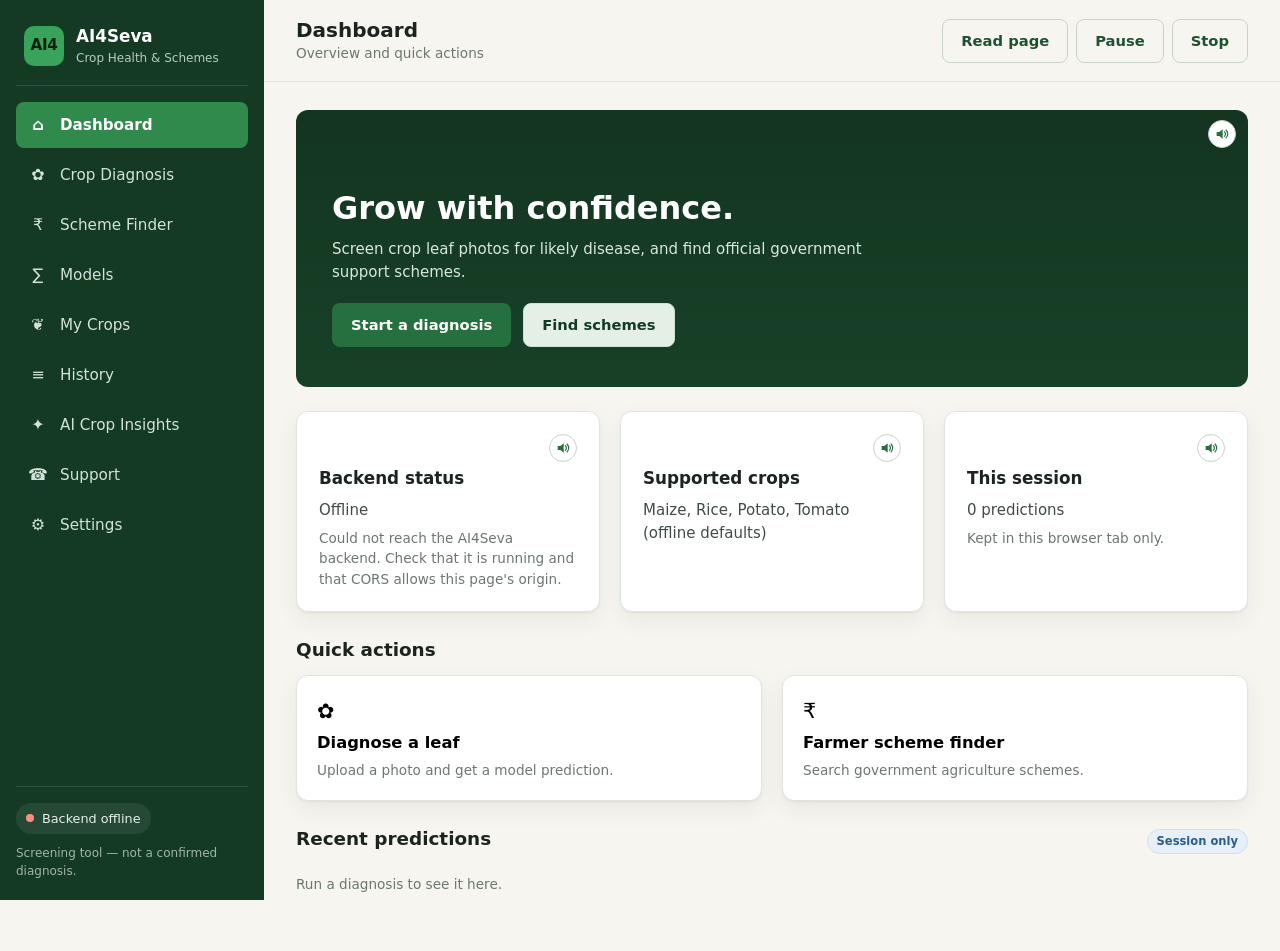
==== frontend_app/index.html @ a890ff06 "search finder work" ====
<!DOCTYPE html>
<html lang="en">
<head>
  <meta charset="UTF-8" />
  <meta name="viewport" content="width=device-width, initial-scale=1.0" />
  <title>AI4Seva — Crop Health &amp; Farmer Schemes</title>
  <meta name="description" content="AI4Seva frontend: crop leaf disease screening and farmer scheme finder." />
  <link rel="stylesheet" href="styles.css" />
</head>
<body>
  <a class="skip-link" href="#main-content">Skip to main content</a>

  <div class="app-shell" id="appShell">
    <aside class="sidebar" id="sidebar" aria-label="Primary navigation">
      <div class="sidebar__brand">
        <span class="brand__mark" aria-hidden="true">AI4</span>
        <span class="brand__text">
          <strong>AI4Seva</strong>
          <small>Crop Health &amp; Schemes</small>
        </span>
      </div>

      <nav class="sidebar__nav" aria-label="Sections">
        <button class="nav-item is-active" type="button" data-view="dashboard" aria-current="page">
          <span class="nav-item__icon" aria-hidden="true">⌂</span><span>Dashboard</span>
        </button>
        <button class="nav-item" type="button" data-view="diagnosis">
          <span class="nav-item__icon" aria-hidden="true">✿</span><span>Crop Diagnosis</span>
        </button>
        <button class="nav-item" type="button" data-view="schemes">
          <span class="nav-item__icon" aria-hidden="true">₹</span><span>Scheme Finder</span>
        </button>
        <button class="nav-item" type="button" data-view="models">
          <span class="nav-item__icon" aria-hidden="true">∑</span><span>Models</span>
        </button>
        <button class="nav-item" type="button" data-view="crops">
          <span class="nav-item__icon" aria-hidden="true">❦</span><span>My Crops</span>
        </button>
        <button class="nav-item" type="button" data-view="history">
          <span class="nav-item__icon" aria-hidden="true">≡</span><span>History</span>
        </button>
        <button class="nav-item" type="button" data-view="insights">
          <span class="nav-item__icon" aria-hidden="true">✦</span><span>AI Crop Insights</span>
        </button>
        <button class="nav-item" type="button" data-view="support">
          <span class="nav-item__icon" aria-hidden="true">☎</span><span>Support</span>
        </button>
        <button class="nav-item" type="button" data-view="settings">
          <span class="nav-item__icon" aria-hidden="true">⚙</span><span>Settings</span>
        </button>
      </nav>

      <div class="sidebar__footer">
        <div class="status-pill" id="healthPill" role="status" aria-live="polite">
          <span class="status-dot" aria-hidden="true"></span>
          <span class="status-text" id="healthText">Checking backend…</span>
        </div>
        <p class="sidebar__note">Screening tool — not a confirmed diagnosis.</p>
      </div>
    </aside>

    <div class="overlay" id="overlay" hidden></div>

    <div class="content">
      <header class="topbar">
        <button class="menu-btn" id="menuToggle" type="button" aria-controls="sidebar" aria-expanded="false" aria-label="Open navigation menu">
          <span aria-hidden="true">☰</span>
        </button>
        <div class="topbar__title">
          <h1 id="viewTitle">Dashboard</h1>
          <p id="viewSubtitle">Overview and quick actions</p>
        </div>
        <div class="topbar__voice">
          <span class="tts-status" id="ttsStatus" role="status" aria-live="polite" hidden></span>
          <button class="btn btn-ghost" id="readPageBtn" type="button" title="Read all visible content in the current view aloud using the browser voice">Read page</button>
          <button class="btn btn-ghost" id="ttsPauseBtn" type="button" hidden>Pause</button>
          <button class="btn btn-ghost" id="ttsStopBtn" type="button" hidden>Stop</button>
        </div>
      </header>

      <main class="main" id="main-content">

        <!-- DASHBOARD -->
        <section class="view is-active" id="view-dashboard" aria-labelledby="viewTitle">
          <div class="hero">
            <div class="hero__inner">
              <h2>Grow with confidence.</h2>
              <p>Screen crop leaf photos for likely disease, and find official government support schemes.</p>
              <div class="hero__actions">
                <button class="btn btn-primary" type="button" data-goto="diagnosis">Start a diagnosis</button>
                <button class="btn btn-secondary" type="button" data-goto="schemes">Find schemes</button>
              </div>
            </div>
          </div>

          <div class="grid grid-3">
            <article class="card">
              <h3 class="card__title">Backend status</h3>
              <p class="card__body" id="dashHealth">Checking…</p>
              <p class="muted-sm" id="dashHealthMeta">—</p>
            </article>
            <article class="card">
              <h3 class="card__title">Supported crops</h3>
              <p class="card__body" id="dashCrops">Loading crop list…</p>
            </article>
            <article class="card">
              <h3 class="card__title">This session</h3>
              <p class="card__body" id="dashSessionCount">0 predictions</p>
              <p class="muted-sm">Kept in this browser tab only.</p>
            </article>
          </div>

          <div class="section-head">
            <h3>Quick actions</h3>
          </div>
          <div class="grid grid-2">
            <button class="action-card" type="button" data-goto="diagnosis">
              <span class="action-card__icon" aria-hidden="true">✿</span>
              <span class="action-card__label">Diagnose a leaf</span>
              <span class="action-card__desc">Upload a photo and get a model prediction.</span>
            </button>
            <button class="action-card" type="button" data-goto="schemes">
              <span class="action-card__icon" aria-hidden="true">₹</span>
              <span class="action-card__label">Farmer scheme finder</span>
              <span class="action-card__desc">Search government agriculture schemes.</span>
            </button>
          </div>

          <div class="section-head">
            <h3>Recent predictions</h3>
            <span class="badge badge-local">Session only</span>
          </div>
          <div id="dashRecentSummary" class="stack"></div>
        </section>

        <!-- DIAGNOSIS -->
        <section class="view" id="view-diagnosis" aria-labelledby="viewTitle" hidden>
          <div class="grid grid-2 grid--form">
            <article class="card">
              <h3 class="card__title">Upload a leaf photo</h3>
              <p class="muted-sm">Use a clear, well-lit photo of a single leaf. The backend validates the image.</p>

              <form id="diagnosisForm" novalidate>
                <div class="field">
                  <label for="diagnosisCrop">Crop</label>
                  <select id="diagnosisCrop" name="crop" required>
                    <option value="">Select a crop…</option>
                  </select>
                </div>

                <div class="field">
                  <span class="field__label" id="leafInputLabel">Leaf image</span>
                  <div class="capture-actions" role="group" aria-labelledby="leafInputLabel">
                    <button class="btn btn-secondary" id="takePhotoBtn" type="button" title="Open the device camera to take a new photo">Take a photo</button>
                    <button class="btn btn-secondary" id="uploadPhotoBtn" type="button" title="Choose an existing image file">Upload an image</button>
                  </div>
                  <input id="leafCamera" name="fileCamera" type="file" accept="image/*" capture="environment" hidden />
                  <input id="leafUpload" name="file" type="file" accept="image/jpeg,image/png,image/bmp,image/webp,image/tiff" hidden />
                  <p class="field__hint">Opening the camera depends on your device and browser; on desktop use “Upload an image”. JPEG, PNG, BMP, WEBP or TIFF. Maximum 8 MB.</p>
                </div>

                <div class="preview" id="previewWrap" hidden>
                  <img id="previewImg" class="preview__img" alt="Preview of the selected leaf photo" />
                  <div class="preview__meta" id="previewMeta"></div>
                </div>

                <div class="form-status" id="diagnosisStatus" role="status" aria-live="polite" hidden></div>

                <div class="form-actions">
                  <button class="btn btn-primary" id="analyzeBtn" type="submit">Analyze leaf</button>
                  <button class="btn btn-ghost" id="resetDiagnosisBtn" type="button" hidden>Analyze another</button>
                </div>
              </form>
            </article>

            <article class="card" id="resultCard">
              <h3 class="card__title">Prediction</h3>
              <div id="resultEmpty" class="empty-state">
                <p>No prediction yet.</p>
                <p class="muted-sm">Select a crop and an image, then choose “Analyze leaf”.</p>
              </div>
              <div id="resultBody" hidden></div>
            </article>
          </div>

          <article class="card card--spaced">
            <h3 class="card__title">Voice note transcription <span class="badge badge-aux">Backend</span></h3>
            <p class="muted-sm">Record a short voice note, or upload an audio clip, and read it back as text. Microphone access is requested only when you press Record. Transcription uses the backend's Whisper model; the optional language is a hint and support depends on that model.</p>

            <div class="grid grid-2">
              <div class="field">
                <label for="transcribeLanguage">Language hint (optional)</label>
                <select id="transcribeLanguage">
                  <option value="">Auto-detect</option>
                  <option value="en">English (en)</option>
                  <option value="hi">Hindi (hi)</option>
                  <option value="bn">Bengali (bn)</option>
                  <option value="ta">Tamil (ta)</option>
                  <option value="te">Telugu (te)</option>
                  <option value="mr">Marathi (mr)</option>
                  <option value="ml">Malayalam (ml)</option>
                  <option value="gu">Gujarati (gu)</option>
                </select>
              </div>
              <div class="field">
                <label for="transcribeFile">Audio file (alternative to mic)</label>
                <input id="transcribeFile" type="file" accept="audio/*,video/mp4,video/webm" />
                <p class="field__hint">wav, mp3, m4a, ogg, webm, flac. Maximum 25 MB.</p>
              </div>
            </div>

            <div class="form-actions">
              <button class="btn btn-secondary" id="recordBtn" type="button">Record</button>
              <button class="btn btn-ghost" id="stopRecordBtn" type="button" hidden>Stop &amp; transcribe</button>
            </div>
            <div class="form-status" id="transcribeStatus" role="status" aria-live="polite" hidden></div>
            <div class="transcript" id="transcriptOut" hidden></div>
          </article>
        </section>

        <!-- SCHEMES -->
        <section class="view" id="view-schemes" aria-labelledby="viewTitle" hidden>
          <article class="card">
            <h3 class="card__title">Farmer scheme finder</h3>
            <p class="muted-sm">Search official agriculture schemes and resources. A verified domain does <strong>not</strong> confirm eligibility or that a scheme is currently open.</p>

            <form id="schemeForm" class="scheme-form" novalidate>
              <div class="grid grid-2">
                <div class="field">
                  <label for="schemeQuery">Search text (optional)</label>
                  <input id="schemeQuery" name="q" type="text" placeholder="e.g. seed subsidy" autocomplete="off" />
                </div>
                <div class="field">
                  <label for="schemeCrop">Crop (optional)</label>
                  <select id="schemeCrop" name="crop">
                    <option value="">Any crop</option>
                  </select>
                </div>
                <div class="field">
                  <label for="schemeNeed">Support need (optional)</label>
                  <select id="schemeNeed" name="need">
                    <option value="">Any need</option>
                    <option value="seeds">Seeds</option>
                    <option value="fertilizer">Fertilizer</option>
                    <option value="credit">Credit / loan</option>
                    <option value="insurance">Insurance</option>
                    <option value="irrigation">Irrigation</option>
                    <option value="machinery">Machinery</option>
                    <option value="market">Market access</option>
                    <option value="training">Training</option>
                    <option value="pest_disease">Pest / disease support</option>
                    <option value="general">General farmer welfare</option>
                  </select>
                </div>
                <div class="field">
                  <label for="schemeDistrict">District (optional)</label>
                  <input id="schemeDistrict" name="district" type="text" placeholder="e.g. Imphal West" autocomplete="off" />
                </div>
                <div class="field">
                  <label for="schemeLimit">Max results</label>
                  <select id="schemeLimit" name="limit">
                    <option value="5" selected>5</option>
                    <option value="10">10</option>
                    <option value="15">15</option>
                    <option value="20">20</option>
                  </select>
                </div>
                <div class="field">
                  <label for="schemeLanguage">Language (optional)</label>
                  <select id="schemeLanguage" name="language">
                    <option value="">Default (en)</option>
                    <option value="en">English (en)</option>
                    <option value="hi">Hindi (hi)</option>
                    <option value="bn">Bengali (bn)</option>
                    <option value="ta">Tamil (ta)</option>
                    <option value="te">Telugu (te)</option>
                    <option value="mr">Marathi (mr)</option>
                  </select>
                  <p class="field__hint">Recorded with the query; results are not translated.</p>
                </div>
              </div>
              <div class="form-actions">
                <button class="btn btn-primary" id="schemeSearchBtn" type="submit">Search schemes</button>
                <button class="btn btn-ghost" id="schemeClearBtn" type="button">Clear</button>
              </div>
            </form>
          </article>

          <div class="section-head">
            <h3>Results</h3>
            <span class="muted-sm" id="schemeRetrieved"></span>
          </div>
          <p class="muted-sm" id="schemeSummary" hidden></p>
          <div class="form-status" id="schemeStatus" role="status" aria-live="polite" hidden></div>
          <div id="schemeResults" class="stack"></div>
        </section>

        <!-- MODELS -->
        <section class="view" id="view-models" aria-labelledby="viewTitle" hidden>
          <article class="card">
            <div class="card__head">
              <h3 class="card__title">Model inventory</h3>
              <button class="btn btn-ghost" id="reloadModelsBtn" type="button">Reload</button>
            </div>
            <p class="muted-sm">Reference metadata reported by the backend. Any reported accuracy is the provider's own figure and is <strong>not</strong> reproduced locally.</p>
            <div class="form-status" id="modelsStatus" role="status" aria-live="polite" hidden></div>
            <div id="modelsList" class="stack"></div>
          </article>

          <article class="card card--spaced">
            <h3 class="card__title">Class sets by crop</h3>
            <p class="muted-sm">Baseline and fine-tuned models can use different class sets. A live side-by-side prediction is only meaningful when the class sets align.</p>
            <div class="field">
              <label for="comparisonCrop">Crop</label>
              <select id="comparisonCrop">
                <option value="">Select a crop…</option>
              </select>
            </div>
            <div class="form-status" id="comparisonStatus" role="status" aria-live="polite" hidden></div>
            <div id="comparisonBody" class="stack"></div>
          </article>
        </section>

        <!-- MY CROPS -->
        <section class="view" id="view-crops" aria-labelledby="viewTitle" hidden>
          <article class="card">
            <div class="card__head">
              <h3 class="card__title">My Crops</h3>
              <span class="badge badge-local">Local demo · this session</span>
            </div>
            <p class="muted-sm">This list lives only in this browser tab. It is <strong>not</strong> saved to a server and does not sync across devices.</p>
            <form id="cropForm" class="inline-form" novalidate>
              <div class="field">
                <label for="cropNameInput">Add a crop</label>
                <input id="cropNameInput" type="text" placeholder="e.g. Rice — field 2" autocomplete="off" />
              </div>
              <button class="btn btn-secondary" type="submit">Add</button>
            </form>
            <div id="cropList" class="stack"></div>
          </article>
        </section>

        <!-- HISTORY -->
        <section class="view" id="view-history" aria-labelledby="viewTitle" hidden>
          <article class="card">
            <div class="card__head">
              <h3 class="card__title">Prediction history</h3>
              <span class="badge badge-local">Local demo · this session</span>
            </div>
            <p class="muted-sm">Only predictions you run in this tab appear here. History is not stored on the backend.</p>
            <div class="form-actions">
              <button class="btn btn-ghost" id="clearHistoryBtn" type="button">Clear history</button>
            </div>
            <div id="historyList" class="stack"></div>
          </article>
        </section>

        <!-- AI CROP INSIGHTS -->
        <section class="view" id="view-insights" aria-labelledby="viewTitle" hidden>
          <div class="grid grid-2 grid--form">
            <article class="card">
              <div class="card__head">
                <h3 class="card__title">Crop insights session</h3>
                <span class="badge badge-local">Session only</span>
              </div>
              <p class="muted-sm">This workspace keeps one conversation for one crop while you keep exploring. It lives in this browser tab only — nothing is saved to a server or an account.</p>

              <div class="field">
                <label for="insightCrop">Crop for this session</label>
                <select id="insightCrop">
                  <option value="">Select a crop…</option>
                </select>
              </div>
              <p class="session-meta" id="insightSessionMeta">No active session yet. Choose a crop to begin.</p>

              <div class="form-status is-warn" id="insightAINotice" role="note">
                AI answering is unavailable: the backend has no general crop Q&amp;A endpoint, so no answer can be generated. Questions you ask are recorded in the conversation, but nothing is sent to an AI model. Prediction summaries and charts below use real backend features.
              </div>

              <div class="transcript transcript--session" id="insightTranscript" aria-live="polite" aria-label="Crop insights conversation">
                <p class="muted-sm">The conversation will appear here.</p>
              </div>

              <form id="insightForm" novalidate>
                <div class="field">
                  <label for="insightTopic">Topic</label>
                  <select id="insightTopic">
                    <option value="disease_symptoms">Disease symptoms</option>
                    <option value="disease_prevention">Disease prevention</option>
                    <option value="crop_care">Crop care</option>
                    <option value="irrigation">Irrigation</option>
                    <option value="nutrients">Nutrients</option>
                    <option value="prediction_interpretation">Interpreting a prediction</option>
                  </select>
                </div>
                <div class="field">
                  <label for="insightQuestion">Your question</label>
                  <input id="insightQuestion" type="text" placeholder="e.g. What causes yellowing leaves?" autocomplete="off" />
                </div>
                <div class="form-actions">
                  <button class="btn btn-primary" id="insightAskBtn" type="submit">Ask</button>
                  <button class="btn btn-ghost" id="insightClearBtn" type="button">Clear session</button>
                </div>
              </form>
              <div class="form-status" id="insightStatus" role="status" aria-live="polite" hidden></div>
            </article>

            <article class="card">
              <h3 class="card__title">Interpret an existing prediction <span class="badge badge-aux">Backend</span></h3>
              <p class="muted-sm">Uses your most recent diagnosis from this session and the backend's <code>/speech/response</code> endpoint to produce a cautious, farmer-friendly sentence. This is a prediction summary — not a general AI chat answer. It is added to the conversation above.</p>
              <div class="form-actions">
                <button class="btn btn-secondary" id="insightSummarizeBtn" type="button">Generate summary</button>
              </div>
              <div class="form-status" id="insightSummaryStatus" role="status" aria-live="polite" hidden></div>
              <div class="transcript" id="insightSummaryOut" hidden></div>
            </article>
          </div>

          <article class="card card--spaced">
            <div class="card__head">
              <h3 class="card__title">Charts</h3>
              <span class="muted-sm" id="chartSessionHint"></span>
            </div>
            <p class="muted-sm">Every chart below is built from real backend data and stays available while you explore. No prevalence, outbreak, trend or yield data is invented.</p>
            <div class="chart-controls">
              <div class="field">
                <label for="chartType">Chart</label>
                <select id="chartType">
                  <option value="diagnosis">Diagnosis probabilities</option>
                  <option value="models">Model class counts</option>
                  <option value="classsets">Class-set overlap</option>
                </select>
              </div>
              <div class="field" id="chartCropField" hidden>
                <label for="chartCrop">Crop</label>
                <select id="chartCrop">
                  <option value="">Select a crop…</option>
                </select>
              </div>
              <div class="field field--action">
                <button class="btn btn-secondary" id="chartRenderBtn" type="button">Update chart</button>
              </div>
            </div>
            <div class="form-status" id="chartStatus" role="status" aria-live="polite" hidden></div>
            <figure class="chart" id="chartFigure" hidden>
              <figcaption id="chartTitle"></figcaption>
              <div id="chartArea" class="chart__area"></div>
              <p class="chart-caption" id="chartCaption"></p>
            </figure>
            <div id="chartEmpty" class="empty-state">
              <p>Choose a chart and select “Update chart”.</p>
              <p class="muted-sm">The diagnosis chart needs a prediction from the Crop Diagnosis section in this session.</p>
            </div>
          </article>
        </section>



        <!-- SUPPORT -->
        <section class="view" id="view-support" aria-labelledby="viewTitle" hidden>
          <div class="grid grid-2">
            <article class="card">
              <h3 class="card__title">Get help</h3>
              <ul class="bullets">
                <li>Contact your local Krishi Vigyan Kendra or agriculture extension officer.</li>
                <li>For scheme help, visit your Block Agriculture Office with land documents.</li>
                <li>For app issues, note the error message shown and the time it occurred.</li>
              </ul>
            </article>
            <article class="card">
              <h3 class="card__title">Report a problem</h3>
              <p class="muted-sm">Feedback is not yet sent to a server in this build. Please share issues with your project operator.</p>
              <div class="field">
                <label for="feedbackText">Describe the issue (local only)</label>
                <textarea id="feedbackText" rows="4" placeholder="What went wrong?"></textarea>
              </div>
              <div class="form-actions">
                <button class="btn btn-secondary" id="feedbackBtn" type="button">Copy to clipboard</button>
              </div>
              <div class="form-status" id="feedbackStatus" role="status" aria-live="polite" hidden></div>
            </article>
          </div>
        </section>

        <!-- SETTINGS -->
        <section class="view" id="view-settings" aria-labelledby="viewTitle" hidden>
          <div class="grid grid-2">
            <article class="card">
              <h3 class="card__title">Voice</h3>
              <div class="setting-row">
                <label class="switch">
                  <input type="checkbox" id="voiceToggle" />
                  <span class="switch__track" aria-hidden="true"><span class="switch__thumb"></span></span>
                  <span class="switch__label">Voice output</span>
                </label>
              </div>
              <p class="muted-sm">Voice output is only started by you — it never plays on its own. Prediction summaries read when you press <strong>Listen to result</strong> (backend voice <code>/speech/speak</code>, WAV, with a browser fallback). Turning voice off cancels any backend playback and the page reader.</p>
              <p class="muted-sm">The <strong>Read page</strong> button in the top bar uses the browser's own speech synthesis (not the backend) to read the whole active page when you click it, with Pause/Resume and Stop. Each card, chart and result also has its own speaker button to read just that section.</p>
              <p class="muted-sm">A small speaker button on each card, chart and insight turn (<strong>Read this section aloud</strong>) reads only that section. Pause/Resume and Stop apply to whichever reading is active.</p>
              <div class="form-actions">
                <button class="btn btn-ghost" id="stopSpeechBtn" type="button">Stop audio</button>
              </div>
            </article>

            <article class="card">
              <h3 class="card__title">Backend connection</h3>
              <div class="kv"><span class="kv__k">API base URL</span><span class="kv__v" id="apiBaseDisplay">—</span></div>
              <div class="kv"><span class="kv__k">Source</span><span class="kv__v" id="apiBaseSource">—</span></div>
              <p class="muted-sm">Set <code>window.CROPSATHI_API_BASE_URL</code> before <code>app.js</code> loads to override the default <code>http://127.0.0.1:8000</code>.</p>
              <div class="form-actions">
                <button class="btn btn-secondary" id="recheckHealthBtn" type="button">Re-check backend</button>
              </div>
            </article>

            <article class="card">
              <h3 class="card__title">Local data</h3>
              <p class="muted-sm">Session crops and history are held in memory only. Clearing removes them for this tab.</p>
              <div class="form-actions">
                <button class="btn btn-ghost" id="clearSessionBtn" type="button">Clear session data</button>
              </div>
            </article>

            <article class="card">
              <h3 class="card__title">About</h3>
              <p class="muted-sm">AI4Seva screens crop leaf images and searches government agriculture schemes. Predictions are model outputs, not confirmed diagnoses. Scheme results do not establish eligibility.</p>
            </article>
          </div>
        </section>

      </main>
    </div>
  </div>

  <script src="app.js"></script>
</body>
</html>
---- frontend_app/styles.css ----
/* AI4Seva frontend — desktop-first, nature-inspired */

:root {
  --green-900: #143a24;
  --green-800: #1d5132;
  --green-700: #26703f;
  --green-600: #2f8a4c;
  --green-500: #3aa35b;
  --green-100: #e4f0e6;
  --green-050: #f0f7f1;
  --clay-600: #b06a3b;
  --clay-500: #c9814d;
  --cream: #f6f5ef;
  --paper: #ffffff;
  --ink-900: #1c2420;
  --ink-700: #404b45;
  --ink-500: #6b776f;
  --ink-300: #a7b0aa;
  --line: #dfe4df;
  --line-strong: #c9d2cb;
  --danger: #b23a2e;
  --danger-bg: #fbeae8;
  --warn: #8a6414;
  --warn-bg: #fbf3dd;
  --info: #2b5d8a;
  --info-bg: #e7f0f9;
  --ok: #2f8a4c;
  --ok-bg: #e4f0e6;
  --radius: 12px;
  --radius-sm: 8px;
  --shadow: 0 1px 2px rgba(20, 40, 25, 0.06), 0 8px 24px rgba(20, 40, 25, 0.06);
  --sidebar-w: 264px;
  --font: "Inter", system-ui, -apple-system, "Segoe UI", Roboto, Arial, sans-serif;
}

*,
*::before,
*::after { box-sizing: border-box; }

html { -webkit-text-size-adjust: 100%; }

body {
  margin: 0;
  font-family: var(--font);
  color: var(--ink-900);
  background: var(--cream);
  line-height: 1.5;
  font-size: 15px;
}

h1, h2, h3 { margin: 0; line-height: 1.25; color: var(--ink-900); }
h1 { font-size: 1.25rem; }
h2 { font-size: 1.75rem; }
h3 { font-size: 1.05rem; }
p { margin: 0; }

a { color: var(--green-700); }

.skip-link {
  position: absolute;
  left: -9999px;
  top: 0;
  background: var(--green-800);
  color: #fff;
  padding: 10px 16px;
  z-index: 100;
  border-radius: 0 0 var(--radius-sm) 0;
}
.skip-link:focus { left: 0; }

:focus-visible {
  outline: 2px solid var(--green-600);
  outline-offset: 2px;
  border-radius: 4px;
}

/* ---------- Layout shell ---------- */
.app-shell {
  display: grid;
  grid-template-columns: var(--sidebar-w) 1fr;
  min-height: 100vh;
}

/* ---------- Sidebar ---------- */
.sidebar {
  background: var(--green-900);
  color: #eaf3ec;
  display: flex;
  flex-direction: column;
  padding: 20px 16px;
  position: sticky;
  top: 0;
  height: 100vh;
}

.sidebar__brand {
  display: flex;
  align-items: center;
  gap: 12px;
  padding: 4px 8px 18px;
  border-bottom: 1px solid rgba(255, 255, 255, 0.12);
}
.brand__mark {
  display: grid;
  place-items: center;
  width: 40px;
  height: 40px;
  border-radius: 10px;
  background: var(--green-500);
  color: #07210f;
  font-weight: 800;
  font-size: 0.95rem;
  letter-spacing: -0.02em;
}
.brand__text { display: flex; flex-direction: column; }
.brand__text strong { font-size: 1.05rem; color: #fff; }
.brand__text small { font-size: 0.75rem; color: #b8ccbf; }

.sidebar__nav {
  display: flex;
  flex-direction: column;
  gap: 4px;
  margin-top: 16px;
  flex: 1;
}

.nav-item {
  display: flex;
  align-items: center;
  gap: 12px;
  width: 100%;
  border: 0;
  background: transparent;
  color: #d3e2d8;
  font: inherit;
  font-size: 0.95rem;
  text-align: left;
  padding: 11px 12px;
  border-radius: var(--radius-sm);
  cursor: pointer;
  transition: background 120ms ease, color 120ms ease;
}
.nav-item:hover { background: rgba(255, 255, 255, 0.08); color: #fff; }
.nav-item.is-active {
  background: var(--green-600);
  color: #fff;
  font-weight: 600;
}
.nav-item__icon { width: 20px; text-align: center; font-size: 1rem; }

.sidebar__footer { padding-top: 16px; border-top: 1px solid rgba(255, 255, 255, 0.12); }
.sidebar__note { font-size: 0.75rem; color: #9fb6a7; margin-top: 10px; }

.status-pill {
  display: inline-flex;
  align-items: center;
  gap: 8px;
  font-size: 0.8rem;
  padding: 6px 10px;
  border-radius: 999px;
  background: rgba(255, 255, 255, 0.08);
  color: #e6f0e9;
}
.status-dot {
  width: 8px; height: 8px; border-radius: 50%;
  background: var(--ink-300);
  flex: none;
}
.status-pill.is-ok .status-dot { background: #6ee787; }
.status-pill.is-err .status-dot { background: #ff8f7a; }
.status-pill.is-wait .status-dot { background: #f0c76a; }

/* ---------- Content ---------- */
.content { display: flex; flex-direction: column; min-width: 0; }

.topbar {
  display: flex;
  align-items: center;
  gap: 16px;
  padding: 18px 32px;
  background: rgba(246, 245, 239, 0.92);
  backdrop-filter: blur(6px);
  border-bottom: 1px solid var(--line);
  position: sticky;
  top: 0;
  z-index: 20;
}
.topbar__title { flex: 1; min-width: 0; }
.topbar__title p { color: var(--ink-500); font-size: 0.85rem; }

.menu-btn {
  display: none;
  border: 1px solid var(--line-strong);
  background: var(--paper);
  border-radius: var(--radius-sm);
  width: 40px; height: 40px;
  font-size: 1.1rem;
  cursor: pointer;
}

.main {
  padding: 28px 32px 56px;
  max-width: 1240px;
  width: 100%;
  margin: 0 auto;
}

.view { display: none; }
.view.is-active { display: block; animation: fade 160ms ease; }
@keyframes fade { from { opacity: 0; transform: translateY(4px); } to { opacity: 1; transform: none; } }

/* ---------- Hero ---------- */
.hero {
  border-radius: var(--radius);
  overflow: hidden;
  background-color: var(--green-800);
  background-image:
    linear-gradient(180deg, rgba(16, 42, 26, 0.72), rgba(16, 42, 26, 0.42)),
    url("https://images.unsplash.com/photo-1500937386664-56d1dfef3854?auto=format&fit=crop&w=1600&q=80");
  background-size: cover;
  background-position: center;
  margin-bottom: 24px;
}
.hero__inner { padding: 40px 36px; max-width: 620px; color: #f2f8f3; }
.hero__inner h2 { color: #fff; font-size: 2rem; margin-bottom: 10px; }
.hero__inner p { color: #d8e7dc; margin-bottom: 20px; }
.hero__actions { display: flex; gap: 12px; flex-wrap: wrap; }

/* ---------- Grid & cards ---------- */
.grid { display: grid; gap: 20px; margin-bottom: 24px; }
.grid-2 { grid-template-columns: repeat(2, minmax(0, 1fr)); }
.grid-3 { grid-template-columns: repeat(3, minmax(0, 1fr)); }
.grid--form { align-items: start; }

.card {
  background: var(--paper);
  border: 1px solid var(--line);
  border-radius: var(--radius);
  padding: 22px;
  box-shadow: var(--shadow);
}
.card--spaced { margin-top: 4px; }
.card__head { display: flex; align-items: center; justify-content: space-between; gap: 12px; margin-bottom: 8px; }
.card__title { margin-bottom: 10px; }
.card__head .card__title { margin-bottom: 0; }
.card__body { color: var(--ink-700); }

.section-head {
  display: flex;
  align-items: baseline;
  justify-content: space-between;
  gap: 12px;
  margin: 26px 0 14px;
}
.section-head h3 { font-size: 1.15rem; }

.muted-sm { color: var(--ink-500); font-size: 0.85rem; margin-top: 6px; }

.stack { display: flex; flex-direction: column; gap: 12px; }

/* ---------- Buttons ---------- */
.btn {
  display: inline-flex;
  align-items: center;
  justify-content: center;
  gap: 8px;
  border: 1px solid transparent;
  border-radius: var(--radius-sm);
  padding: 10px 18px;
  font: inherit;
  font-size: 0.92rem;
  font-weight: 600;
  cursor: pointer;
  transition: background 120ms ease, border-color 120ms ease, color 120ms ease;
  white-space: nowrap;
}
.btn:disabled { opacity: 0.55; cursor: not-allowed; }
.btn-primary { background: var(--green-700); color: #fff; }
.btn-primary:hover:not(:disabled) { background: var(--green-600); }
.btn-secondary { background: var(--green-100); color: var(--green-900); border-color: #cbe3d0; }
.btn-secondary:hover:not(:disabled) { background: #d6ebda; }
.btn-ghost { background: transparent; color: var(--green-800); border-color: var(--line-strong); }
.btn-ghost:hover:not(:disabled) { background: var(--green-050); }

/* ---------- Forms ---------- */
.field { display: flex; flex-direction: column; gap: 6px; margin-bottom: 16px; }
.field label { font-size: 0.85rem; font-weight: 600; color: var(--ink-700); }
.field__hint { font-size: 0.78rem; color: var(--ink-500); }

input[type="text"],
input[type="file"],
select,
textarea {
  width: 100%;
  font: inherit;
  font-size: 0.92rem;
  color: var(--ink-900);
  background: var(--paper);
  border: 1px solid var(--line-strong);
  border-radius: var(--radius-sm);
  padding: 10px 12px;
}
textarea { resize: vertical; }
input[type="file"] { padding: 8px 10px; background: var(--green-050); }
select { appearance: none; background-image: none; }

.form-actions { display: flex; gap: 12px; flex-wrap: wrap; margin-top: 6px; }
.inline-form { display: flex; align-items: flex-end; gap: 12px; margin: 16px 0; flex-wrap: wrap; }
.inline-form .field { margin-bottom: 0; flex: 1; min-width: 220px; }

/* ---------- Preview ---------- */
.preview {
  display: grid;
  grid-template-columns: 120px minmax(0, 1fr);
  gap: 16px;
  align-items: start;
  border: 1px dashed var(--line-strong);
  border-radius: var(--radius-sm);
  padding: 12px;
  margin-bottom: 16px;
  background: var(--green-050);
  max-width: 100%;
  overflow: hidden;
}
.preview__img {
  width: 120px;
  height: 120px;
  max-width: 100%;
  object-fit: cover;
  border-radius: var(--radius-sm);
  border: 1px solid var(--line);
  background: #dbe4dc;
}
.preview__meta { min-width: 0; max-width: 100%; font-size: 0.85rem; color: var(--ink-700); display: flex; flex-direction: column; gap: 6px; }
.preview__row { display: flex; gap: 10px; align-items: baseline; min-width: 0; }
.preview__key { flex: none; width: 42px; color: var(--ink-500); font-size: 0.78rem; text-transform: uppercase; letter-spacing: 0.03em; }
.preview__value { min-width: 0; overflow-wrap: anywhere; }
.preview__filename {
  min-width: 0;
  max-width: 100%;
  font-weight: 600;
  color: var(--ink-900);
  overflow-wrap: anywhere;
  word-break: break-word;
}

/* ---------- Status messages ---------- */
.form-status {
  border-radius: var(--radius-sm);
  padding: 10px 14px;
  font-size: 0.88rem;
  margin: 8px 0 14px;
  border: 1px solid transparent;
}
.form-status.is-info { background: var(--info-bg); color: var(--info); border-color: #cfe0f0; }
.form-status.is-ok { background: var(--ok-bg); color: var(--green-800); border-color: #cbe3d0; }
.form-status.is-warn { background: var(--warn-bg); color: var(--warn); border-color: #ecdbaa; }
.form-status.is-error { background: var(--danger-bg); color: var(--danger); border-color: #f0cdc8; }

/* ---------- Result ---------- */
.empty-state { color: var(--ink-500); }
.result-crop { font-size: 0.85rem; color: var(--ink-500); text-transform: uppercase; letter-spacing: 0.04em; }
.result-label { font-size: 1.5rem; font-weight: 700; margin: 2px 0 4px; }
.result-confidence { display: flex; align-items: baseline; gap: 8px; margin-bottom: 16px; }
.result-confidence strong { font-size: 1.6rem; color: var(--green-700); }

.prob-list { list-style: none; margin: 12px 0 0; padding: 0; display: flex; flex-direction: column; gap: 8px; }
.prob-row { display: grid; grid-template-columns: 1fr auto; gap: 4px 12px; align-items: center; }
.prob-row__label { font-size: 0.88rem; }
.prob-row__value { font-size: 0.85rem; color: var(--ink-700); font-variant-numeric: tabular-nums; }
.prob-bar { grid-column: 1 / -1; height: 6px; background: var(--green-050); border-radius: 999px; overflow: hidden; }
.prob-bar > span { display: block; height: 100%; background: var(--green-500); }

/* ---------- Low-confidence candidate result ---------- */
.result-crop-label { font-size: 0.78rem; color: var(--amber-700, #8a5a00); text-transform: uppercase; letter-spacing: 0.05em; font-weight: 700; margin: 2px 0 0; }
.candidate-list { list-style: none; margin: 12px 0 0; padding: 0; display: flex; flex-direction: column; gap: 8px; }
.candidate {
  display: grid;
  grid-template-columns: auto 1fr auto;
  gap: 4px 12px;
  align-items: center;
  border: 1px solid var(--line);
  border-radius: var(--radius-sm);
  padding: 8px 12px;
  background: var(--surface, #fff);
}
.candidate--lead { border-color: var(--green-500); background: var(--green-050); }
.candidate__rank { font-size: 0.78rem; font-weight: 700; color: var(--ink-500); font-variant-numeric: tabular-nums; }
.candidate--lead .candidate__rank { color: var(--green-700); }
.candidate__label { font-size: 0.95rem; font-weight: 600; }
.candidate--lead .candidate__label { color: var(--green-800, #14532d); }
.candidate__value { font-size: 0.9rem; color: var(--ink-700); font-variant-numeric: tabular-nums; font-weight: 600; }
.result-uncertainty {
  margin-top: 14px;
  padding: 10px 12px;
  border-left: 3px solid var(--amber-500, #d98a00);
  background: var(--amber-050, #fff7e6);
  border-radius: var(--radius-sm);
  font-size: 0.88rem;
  color: var(--ink-700);
}

.disclaimer {
  margin-top: 18px;
  padding: 10px 14px;
  background: var(--warn-bg);
  border: 1px solid #ecdbaa;
  border-radius: var(--radius-sm);
  font-size: 0.82rem;
  color: var(--warn);
}

/* ---------- Schemes ---------- */
.scheme-card { display: flex; flex-direction: column; gap: 8px; min-width: 0; max-width: 100%; }
.scheme-card__top { display: flex; align-items: flex-start; justify-content: space-between; gap: 12px; min-width: 0; }
.scheme-card__title { font-size: 1rem; font-weight: 600; min-width: 0; overflow-wrap: anywhere; }
.scheme-card__domain { font-size: 0.8rem; color: var(--ink-500); overflow-wrap: anywhere; }
.scheme-card__snippet { color: var(--ink-700); font-size: 0.9rem; overflow-wrap: anywhere; }
.scheme-card__foot { display: flex; align-items: center; justify-content: space-between; gap: 12px; flex-wrap: wrap; margin-top: 4px; min-width: 0; }
.scheme-card__link { font-weight: 600; font-size: 0.88rem; overflow-wrap: anywhere; word-break: break-word; }
.scheme-card .badge { flex: none; }

/* Scheme search form: equal-width responsive columns with consistent spacing. */
.scheme-form { margin-top: 4px; }
.scheme-form .grid-2 { margin-bottom: 0; gap: 16px 20px; }
.scheme-form .field { margin-bottom: 0; }
.scheme-form .field__hint { margin-top: 0; }
.scheme-form .form-actions { margin-top: 4px; }

#view-schemes { min-width: 0; max-width: 100%; }
#view-schemes .card,
#view-schemes .stack,
#view-schemes #schemeResults { min-width: 0; max-width: 100%; }
#view-schemes .section-head { flex-wrap: wrap; align-items: center; }

.badge {
  display: inline-flex;
  align-items: center;
  font-size: 0.72rem;
  font-weight: 600;
  padding: 3px 9px;
  border-radius: 999px;
  border: 1px solid transparent;
  white-space: nowrap;
}
.badge-local { background: var(--info-bg); color: var(--info); border-color: #cfe0f0; }
.badge-aux { background: var(--green-050); color: var(--green-800); border-color: var(--line); }
.badge-official { background: var(--ok-bg); color: var(--green-800); border-color: #cbe3d0; }
.badge-verified { background: var(--green-100); color: var(--green-800); border-color: #cbe3d0; }
.badge-unverified { background: #eef0ee; color: var(--ink-500); border-color: var(--line); }
.badge-other { background: var(--warn-bg); color: var(--warn); border-color: #ecdbaa; }

/* ---------- Misc ---------- */
.bullets { margin: 0; padding-left: 18px; color: var(--ink-700); display: flex; flex-direction: column; gap: 6px; }
.bullets li { font-size: 0.9rem; }

.action-card {
  display: flex;
  flex-direction: column;
  align-items: flex-start;
  gap: 4px;
  text-align: left;
  background: var(--paper);
  border: 1px solid var(--line);
  border-radius: var(--radius);
  padding: 20px;
  cursor: pointer;
  font: inherit;
  box-shadow: var(--shadow);
  transition: border-color 120ms ease, transform 120ms ease;
}
.action-card:hover { border-color: var(--green-500); transform: translateY(-1px); }
.action-card__icon { font-size: 1.3rem; }
.action-card__label { font-weight: 700; font-size: 1.02rem; }
.action-card__desc { color: var(--ink-500); font-size: 0.85rem; }

.session-item {
  display: flex;
  align-items: center;
  justify-content: space-between;
  gap: 12px;
  border: 1px solid var(--line);
  border-radius: var(--radius-sm);
  padding: 12px 14px;
  background: var(--paper);
}
.session-item__meta { font-size: 0.8rem; color: var(--ink-500); }

.transcript {
  border: 1px solid var(--line);
  border-left: 3px solid var(--green-500);
  border-radius: var(--radius-sm);
  background: var(--green-050);
  padding: 12px 14px;
  font-size: 0.92rem;
  white-space: pre-wrap;
}

.setting-row { display: flex; align-items: center; margin: 6px 0 12px; }
.switch { display: inline-flex; align-items: center; gap: 12px; cursor: pointer; }
.switch input { position: absolute; opacity: 0; width: 0; height: 0; }
.switch__track {
  width: 46px; height: 26px;
  background: var(--line-strong);
  border-radius: 999px;
  position: relative;
  transition: background 140ms ease;
  flex: none;
}
.switch__thumb {
  position: absolute;
  top: 3px; left: 3px;
  width: 20px; height: 20px;
  background: #fff;
  border-radius: 50%;
  transition: transform 140ms ease;
  box-shadow: 0 1px 2px rgba(0, 0, 0, 0.25);
}
.switch input:checked + .switch__track { background: var(--green-600); }
.switch input:checked + .switch__track .switch__thumb { transform: translateX(20px); }
.switch input:focus-visible + .switch__track { outline: 2px solid var(--green-600); outline-offset: 2px; }
.switch__label { font-weight: 600; }

.kv { display: flex; gap: 12px; padding: 8px 0; border-bottom: 1px solid var(--line); font-size: 0.9rem; }
.kv__k { color: var(--ink-500); min-width: 120px; }
.kv__v { color: var(--ink-900); word-break: break-all; }

code { background: var(--green-050); padding: 1px 5px; border-radius: 4px; font-size: 0.85em; }

/* ---------- Speech block ---------- */
.speech-block {
  margin-top: 16px;
  padding: 12px 14px;
  border: 1px solid var(--line);
  border-left: 3px solid var(--green-500);
  border-radius: var(--radius-sm);
  background: var(--green-050);
}
.speech-block__label { font-size: 0.75rem; text-transform: uppercase; letter-spacing: 0.04em; color: var(--ink-500); }
.speech-block__text { margin-top: 4px; color: var(--ink-900); }

/* ---------- Models ---------- */
.model-card { display: flex; flex-direction: column; gap: 6px; }
.model-card__top { display: flex; align-items: baseline; justify-content: space-between; gap: 12px; flex-wrap: wrap; }
.model-card__name { font-weight: 700; }
.model-card__meta { font-size: 0.83rem; color: var(--ink-500); }
.kv-grid { display: grid; grid-template-columns: repeat(2, minmax(0, 1fr)); gap: 2px 20px; margin-top: 8px; }
.kv-grid .kv { border-bottom: 1px solid var(--line); }

.metric-table { width: 100%; border-collapse: collapse; margin-top: 10px; font-size: 0.85rem; }
.metric-table th, .metric-table td { text-align: left; padding: 6px 8px; border-bottom: 1px solid var(--line); vertical-align: top; }
.metric-table th { color: var(--ink-500); font-weight: 600; }
.metric-table td.num { text-align: right; font-variant-numeric: tabular-nums; }
.notes { margin: 8px 0 0; padding-left: 18px; color: var(--ink-700); font-size: 0.84rem; }

.chips { display: flex; flex-wrap: wrap; gap: 6px; margin-top: 6px; }
.chip { font-size: 0.78rem; padding: 3px 9px; border-radius: 999px; background: var(--green-050); border: 1px solid var(--line); color: var(--ink-700); }
.chip-baseline-only { background: var(--warn-bg); border-color: #ecdbaa; color: var(--warn); }
.chip-fine-only { background: var(--info-bg); border-color: #cfe0f0; color: var(--info); }
.class-set { margin-top: 10px; }
.class-set__label { font-size: 0.8rem; font-weight: 600; color: var(--ink-700); }

/* ---------- Page-wide text-to-speech ---------- */
.topbar__voice { display: flex; align-items: center; gap: 8px; flex-wrap: wrap; }
.tts-status { font-size: 0.78rem; color: var(--green-800); background: var(--green-050); border: 1px solid var(--line); padding: 4px 10px; border-radius: 999px; }

/* ---------- Section-level read controls ---------- */
.section-read {
  display: flex;
  justify-content: flex-end;
  margin-bottom: 6px;
}
.has-section-read { position: relative; }
.hero > .section-read { padding: 10px 12px 0; margin-bottom: 0; }
.chart > .section-read { margin-top: 4px; }
.section-read__btn {
  display: inline-flex;
  align-items: center;
  justify-content: center;
  width: 28px;
  height: 28px;
  padding: 0;
  border: 1px solid var(--line-strong);
  border-radius: 999px;
  background: var(--paper);
  color: var(--green-700);
  cursor: pointer;
  flex: none;
  transition: background 120ms ease, border-color 120ms ease, color 120ms ease;
}
.section-read__btn:hover { background: var(--green-050); border-color: var(--green-500); color: var(--green-800); }
.section-read__btn svg { display: block; }
.section-read__btn--inline { margin-left: auto; }
.section-read__group { display: inline-flex; align-items: center; gap: 10px; margin-left: auto; }

/* ---------- AI Crop Insights ---------- */
.answer-box {
  margin-top: 12px;
  border: 1px solid var(--line);
  border-left: 3px solid var(--warn);
  border-radius: var(--radius-sm);
  background: var(--warn-bg);
  padding: 12px 14px;
  color: var(--ink-900);
}
.answer-box .answer-box__title { font-weight: 700; margin-bottom: 6px; }
.answer-box ul { margin: 8px 0 0; padding-left: 18px; }

/* ---------- Diagnosis capture ---------- */
.field__label { font-size: 0.85rem; font-weight: 600; color: var(--ink-700); }
.capture-actions { display: flex; gap: 10px; flex-wrap: wrap; }

/* ---------- Insights session ---------- */
.session-meta { font-size: 0.83rem; color: var(--ink-700); margin: -6px 0 12px; }
.transcript--session {
  max-height: 340px;
  overflow-y: auto;
  background: var(--paper);
  border-left: 3px solid var(--green-500);
  margin-bottom: 16px;
}
.turn { border-bottom: 1px dashed var(--line); padding: 10px 0; }
.turn:last-child { border-bottom: 0; }
.turn__head { display: flex; align-items: center; gap: 8px; flex-wrap: wrap; margin-bottom: 4px; }
.turn__badge {
  font-size: 0.7rem;
  font-weight: 700;
  text-transform: uppercase;
  letter-spacing: 0.04em;
  padding: 2px 8px;
  border-radius: 999px;
  border: 1px solid transparent;
}
.turn__meta { font-size: 0.75rem; color: var(--ink-500); }
.turn__body { font-size: 0.9rem; color: var(--ink-900); white-space: pre-wrap; }
.turn__body ul { margin: 6px 0 0; padding-left: 18px; }
.turn--question .turn__badge { background: var(--info-bg); color: var(--info); border-color: #cfe0f0; }
.turn--unavailable .turn__badge { background: var(--warn-bg); color: var(--warn); border-color: #ecdbaa; }
.turn--diagnosis .turn__badge { background: var(--green-100); color: var(--green-800); border-color: #cbe3d0; }
.turn--summary .turn__badge { background: var(--ok-bg); color: var(--green-800); border-color: #cbe3d0; }
.turn--note .turn__badge { background: #eef0ee; color: var(--ink-500); border-color: var(--line); }

.chart-controls {
  display: flex;
  align-items: flex-end;
  gap: 16px;
  flex-wrap: wrap;
  margin: 12px 0;
}
.chart-controls .field { margin-bottom: 0; min-width: 180px; }
.field--action { justify-content: flex-end; }

.chart { margin: 8px 0 0; }
.chart figcaption { font-weight: 700; margin-bottom: 12px; }
.chart-caption { font-size: 0.82rem; color: var(--ink-500); margin-top: 12px; }

.bar-chart { display: flex; flex-direction: column; gap: 10px; }
.bar-row { display: grid; grid-template-columns: minmax(120px, 220px) 1fr 64px; gap: 12px; align-items: center; }
.bar-row__label { font-size: 0.85rem; overflow-wrap: anywhere; }
.bar-row__track { height: 18px; background: var(--green-050); border: 1px solid var(--line); border-radius: 4px; overflow: hidden; }
.bar-row__fill { height: 100%; background: var(--green-500); }
.bar-row__value { font-size: 0.82rem; text-align: right; font-variant-numeric: tabular-nums; color: var(--ink-700); }

/* ---------- Responsive ---------- */
@media (max-width: 1080px) {
  .app-shell { grid-template-columns: 1fr; }
  .sidebar {
    position: fixed;
    left: 0; top: 0;
    width: var(--sidebar-w);
    transform: translateX(-100%);
    transition: transform 200ms ease;
    z-index: 60;
    box-shadow: 0 0 40px rgba(0, 0, 0, 0.3);
  }
  .sidebar.is-open { transform: translateX(0); }
  .overlay {
    position: fixed;
    inset: 0;
    background: rgba(12, 24, 16, 0.45);
    z-index: 50;
  }
  .menu-btn { display: inline-flex; align-items: center; justify-content: center; }
  .grid-3 { grid-template-columns: repeat(2, minmax(0, 1fr)); }
  .main { padding: 22px 20px 48px; }
  .topbar { padding: 14px 20px; }
}

@media (max-width: 720px) {
  .grid-2, .grid-3 { grid-template-columns: 1fr; }
  .grid--form { grid-template-columns: 1fr; }
  .hero__inner { padding: 30px 22px; }
  .hero__inner h2 { font-size: 1.6rem; }
  .topbar { flex-wrap: wrap; }
  .tts-status { display: none; }
  .bar-row { grid-template-columns: 1fr; gap: 4px; }
  .bar-row__value { text-align: left; }
  .preview { grid-template-columns: 1fr; }
  .preview__img { width: 100%; height: auto; max-height: 240px; aspect-ratio: 1 / 1; object-fit: contain; }
}

@media (prefers-reduced-motion: reduce) {
  *, *::before, *::after { animation: none !important; transition: none !important; }
}
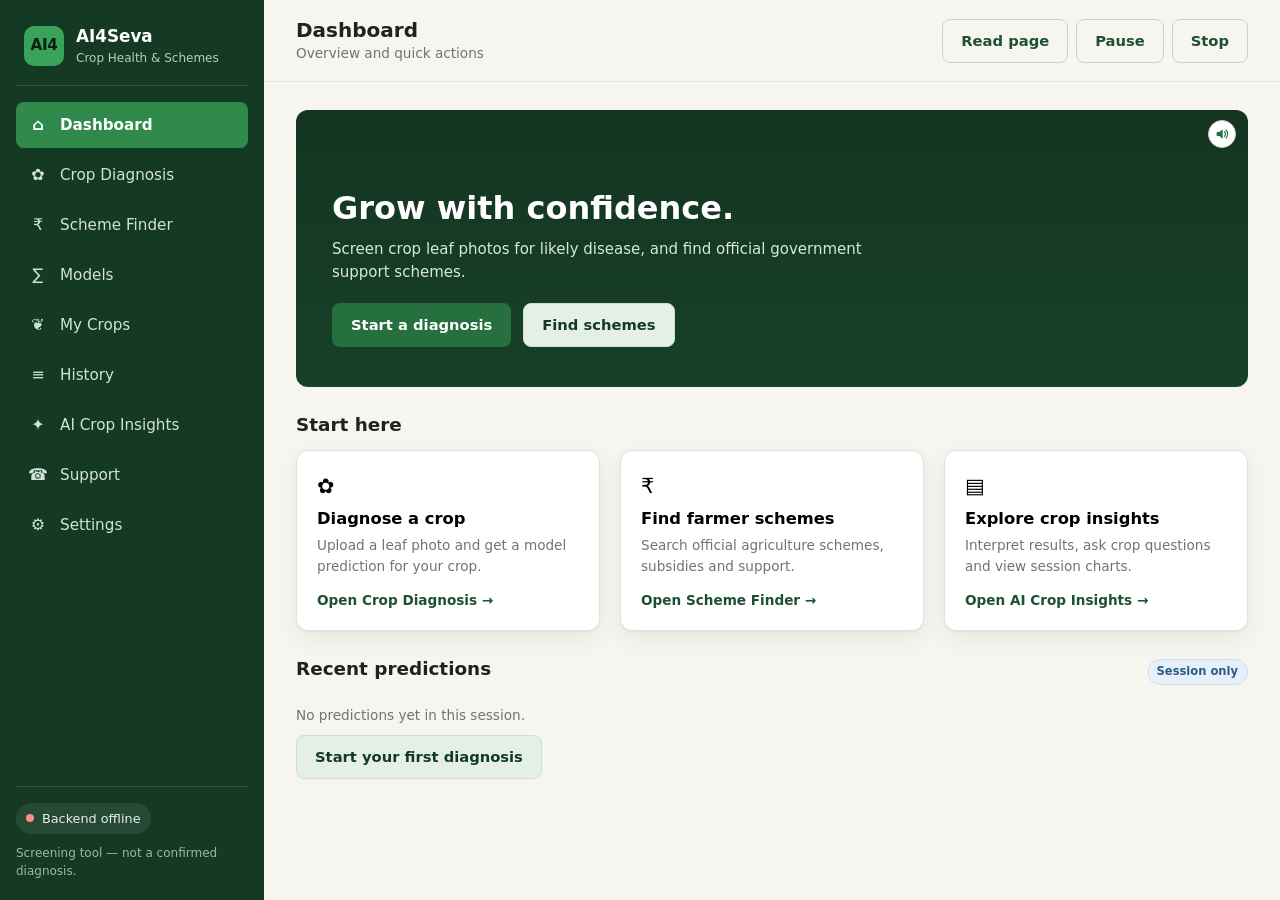
==== commit a3a9ec63: "model ui" ====
--- a/frontend_app/index.html
+++ b/frontend_app/index.html
@@ -93,36 +93,27 @@
             </div>
           </div>
 
+          <div class="section-head">
+            <h3>Start here</h3>
+          </div>
           <div class="grid grid-3">
-            <article class="card">
-              <h3 class="card__title">Backend status</h3>
-              <p class="card__body" id="dashHealth">Checking…</p>
-              <p class="muted-sm" id="dashHealthMeta">—</p>
-            </article>
-            <article class="card">
-              <h3 class="card__title">Supported crops</h3>
-              <p class="card__body" id="dashCrops">Loading crop list…</p>
-            </article>
-            <article class="card">
-              <h3 class="card__title">This session</h3>
-              <p class="card__body" id="dashSessionCount">0 predictions</p>
-              <p class="muted-sm">Kept in this browser tab only.</p>
-            </article>
-          </div>
-
-          <div class="section-head">
-            <h3>Quick actions</h3>
-          </div>
-          <div class="grid grid-2">
             <button class="action-card" type="button" data-goto="diagnosis">
               <span class="action-card__icon" aria-hidden="true">✿</span>
-              <span class="action-card__label">Diagnose a leaf</span>
-              <span class="action-card__desc">Upload a photo and get a model prediction.</span>
+              <span class="action-card__label">Diagnose a crop</span>
+              <span class="action-card__desc">Upload a leaf photo and get a model prediction for your crop.</span>
+              <span class="action-card__cta">Open Crop Diagnosis <span aria-hidden="true">→</span></span>
             </button>
             <button class="action-card" type="button" data-goto="schemes">
               <span class="action-card__icon" aria-hidden="true">₹</span>
-              <span class="action-card__label">Farmer scheme finder</span>
-              <span class="action-card__desc">Search government agriculture schemes.</span>
+              <span class="action-card__label">Find farmer schemes</span>
+              <span class="action-card__desc">Search official agriculture schemes, subsidies and support.</span>
+              <span class="action-card__cta">Open Scheme Finder <span aria-hidden="true">→</span></span>
+            </button>
+            <button class="action-card" type="button" data-goto="insights">
+              <span class="action-card__icon" aria-hidden="true">▤</span>
+              <span class="action-card__label">Explore crop insights</span>
+              <span class="action-card__desc">Interpret results, ask crop questions and view session charts.</span>
+              <span class="action-card__cta">Open AI Crop Insights <span aria-hidden="true">→</span></span>
             </button>
           </div>
 
@@ -226,7 +217,35 @@
 
             <form id="schemeForm" class="scheme-form" novalidate>
               <div class="grid grid-2">
-                <div class="field">
+                <div class="field field--full">
+                  <span class="field__label" id="schemeModeLabel">Search mode</span>
+                  <div class="segmented" role="radiogroup" aria-labelledby="schemeModeLabel">
+                    <label class="segmented__option">
+                      <input type="radio" name="schemeMode" id="schemeModeTopic" value="topic" checked />
+                      <span>Choose a topic</span>
+                    </label>
+                    <label class="segmented__option">
+                      <input type="radio" name="schemeMode" id="schemeModeCustom" value="custom" />
+                      <span>Write your own</span>
+                    </label>
+                  </div>
+                </div>
+                <div class="field" id="schemeTopicField">
+                  <label for="schemeTopic">Topic</label>
+                  <select id="schemeTopic" name="topic">
+                    <option value="seed subsidy">Seed subsidy</option>
+                    <option value="fertilizer support">Fertilizer support</option>
+                    <option value="crop insurance">Crop insurance</option>
+                    <option value="agricultural credit">Agricultural credit</option>
+                    <option value="irrigation support">Irrigation support</option>
+                    <option value="farm machinery">Farm machinery</option>
+                    <option value="market support">Market support</option>
+                    <option value="farmer training">Training</option>
+                    <option value="pest and disease support">Pest and disease support</option>
+                  </select>
+                  <p class="field__hint">Ready-made search phrases — not confirmed or currently active schemes.</p>
+                </div>
+                <div class="field" id="schemeQueryField" hidden>
                   <label for="schemeQuery">Search text (optional)</label>
                   <input id="schemeQuery" name="q" type="text" placeholder="e.g. seed subsidy" autocomplete="off" />
                 </div>
@@ -299,10 +318,10 @@
         <section class="view" id="view-models" aria-labelledby="viewTitle" hidden>
           <article class="card">
             <div class="card__head">
-              <h3 class="card__title">Model inventory</h3>
+              <h3 class="card__title">Model dashboard</h3>
               <button class="btn btn-ghost" id="reloadModelsBtn" type="button">Reload</button>
             </div>
-            <p class="muted-sm">Reference metadata reported by the backend. Any reported accuracy is the provider's own figure and is <strong>not</strong> reproduced locally.</p>
+            <p class="muted-sm">Capabilities and evaluation metrics reported by the backend. Baseline metrics are <strong>provider-reported</strong> and fine-tuned metrics are <strong>training-reported</strong> — neither is reproduced locally. Panels are shown for inspection; values from different models are <strong>not</strong> a head-to-head ranking.</p>
             <div class="form-status" id="modelsStatus" role="status" aria-live="polite" hidden></div>
             <div id="modelsList" class="stack"></div>
           </article>
@@ -373,8 +392,8 @@
               </div>
               <p class="session-meta" id="insightSessionMeta">No active session yet. Choose a crop to begin.</p>
 
-              <div class="form-status is-warn" id="insightAINotice" role="note">
-                AI answering is unavailable: the backend has no general crop Q&amp;A endpoint, so no answer can be generated. Questions you ask are recorded in the conversation, but nothing is sent to an AI model. Prediction summaries and charts below use real backend features.
+              <div class="form-status is-info" id="insightAINotice" role="note">
+                Answers come from the backend's AI crop Q&amp;A endpoint (<code>POST /insights/ask</code>). Whether it is available depends on the server operator's configuration and API key — if it is off you will see a clear message here. Your question is sent only when you press Ask; nothing is stored on a server.
               </div>
 
               <div class="transcript transcript--session" id="insightTranscript" aria-live="polite" aria-label="Crop insights conversation">
--- a/frontend_app/styles.css
+++ b/frontend_app/styles.css
@@ -359,6 +359,7 @@
 
 /* ---------- Result ---------- */
 .empty-state { color: var(--ink-500); }
+#dashRecentSummary .empty-state { display: flex; flex-direction: column; align-items: flex-start; gap: 10px; }
 .result-crop { font-size: 0.85rem; color: var(--ink-500); text-transform: uppercase; letter-spacing: 0.04em; }
 .result-label { font-size: 1.5rem; font-weight: 700; margin: 2px 0 4px; }
 .result-confidence { display: flex; align-items: baseline; gap: 8px; margin-bottom: 16px; }
@@ -425,7 +426,45 @@
 .scheme-form .grid-2 { margin-bottom: 0; gap: 16px 20px; }
 .scheme-form .field { margin-bottom: 0; }
 .scheme-form .field__hint { margin-top: 0; }
+.scheme-form .field--full { grid-column: 1 / -1; }
 .scheme-form .form-actions { margin-top: 4px; }
+
+/* Segmented mode toggle (scheme search: topic vs. custom). */
+.segmented {
+  display: inline-flex;
+  align-self: flex-start;
+  max-width: 100%;
+  border: 1px solid var(--line-strong);
+  border-radius: var(--radius-sm);
+  overflow: hidden;
+  background: var(--paper, #fff);
+}
+.segmented__option {
+  position: relative;
+  display: inline-flex;
+  cursor: pointer;
+}
+.segmented__option + .segmented__option { border-left: 1px solid var(--line-strong); }
+.segmented__option input {
+  position: absolute;
+  inset: 0;
+  width: 100%;
+  height: 100%;
+  margin: 0;
+  opacity: 0;
+  cursor: pointer;
+}
+.segmented__option span {
+  display: inline-flex;
+  align-items: center;
+  padding: 9px 14px;
+  font-size: 0.9rem;
+  font-weight: 600;
+  color: var(--ink-700);
+  white-space: nowrap;
+}
+.segmented__option input:checked + span { background: var(--green-100); color: var(--green-900); }
+.segmented__option input:focus-visible + span { outline: 2px solid var(--green-600); outline-offset: -2px; }
 
 #view-schemes { min-width: 0; max-width: 100%; }
 #view-schemes .card,
@@ -470,9 +509,11 @@
   transition: border-color 120ms ease, transform 120ms ease;
 }
 .action-card:hover { border-color: var(--green-500); transform: translateY(-1px); }
+.action-card:focus-visible { border-color: var(--green-500); }
 .action-card__icon { font-size: 1.3rem; }
 .action-card__label { font-weight: 700; font-size: 1.02rem; }
-.action-card__desc { color: var(--ink-500); font-size: 0.85rem; }
+.action-card__desc { color: var(--ink-500); font-size: 0.85rem; overflow-wrap: anywhere; }
+.action-card__cta { margin-top: auto; padding-top: 10px; color: var(--green-800); font-size: 0.85rem; font-weight: 600; }
 
 .session-item {
   display: flex;
@@ -559,6 +600,69 @@
 .chip-fine-only { background: var(--info-bg); border-color: #cfe0f0; color: var(--info); }
 .class-set { margin-top: 10px; }
 .class-set__label { font-size: 0.8rem; font-weight: 600; color: var(--ink-700); }
+
+/* ---------- Models dashboard ---------- */
+.crop-overview { display: flex; flex-direction: column; gap: 14px; }
+.crop-overview__badges { display: flex; gap: 6px; flex-wrap: wrap; }
+
+.stat-row { display: grid; grid-template-columns: repeat(3, minmax(0, 1fr)); gap: 10px; }
+.stat-tile {
+  display: flex;
+  flex-direction: column;
+  gap: 2px;
+  padding: 10px 12px;
+  border: 1px solid var(--line);
+  border-radius: var(--radius-sm);
+  background: var(--green-050);
+}
+.stat-tile__value { font-size: 1.35rem; font-weight: 700; line-height: 1.1; color: var(--green-800); font-variant-numeric: tabular-nums; }
+.stat-tile__label { font-size: 0.78rem; color: var(--ink-500); }
+
+.model-compare { display: grid; grid-template-columns: repeat(2, minmax(0, 1fr)); gap: 14px; }
+.model-panel {
+  display: flex;
+  flex-direction: column;
+  gap: 10px;
+  min-width: 0;
+  padding: 14px;
+  border: 1px solid var(--line);
+  border-radius: var(--radius-sm);
+  background: var(--paper);
+}
+.model-panel--empty { background: #fafaf8; }
+.model-panel__head { display: flex; align-items: center; justify-content: space-between; gap: 10px; flex-wrap: wrap; }
+.model-panel__role { font-weight: 700; }
+.model-panel__badges { display: flex; gap: 6px; flex-wrap: wrap; }
+.model-panel__meta { font-size: 0.83rem; color: var(--ink-500); overflow-wrap: anywhere; }
+
+.metric-cards { display: flex; flex-direction: column; gap: 10px; }
+.metric-bar { display: flex; flex-direction: column; gap: 4px; }
+.metric-bar__head { display: flex; align-items: baseline; justify-content: space-between; gap: 10px; }
+.metric-bar__name { font-size: 0.88rem; font-weight: 600; }
+.metric-bar__value { font-size: 0.95rem; font-weight: 700; color: var(--green-800); font-variant-numeric: tabular-nums; }
+.metric-bar__meta { display: flex; align-items: center; gap: 6px; flex-wrap: wrap; }
+.metric-bar__track { height: 12px; background: var(--green-050); border: 1px solid var(--line); border-radius: 999px; overflow: hidden; }
+.metric-bar__fill { height: 100%; background: var(--green-500); }
+.metric-bar--raw .metric-bar__value { color: var(--ink-700); }
+
+.tech-details { border: 1px solid var(--line); border-radius: var(--radius-sm); background: var(--green-050); overflow: hidden; }
+.tech-details__summary {
+  display: flex;
+  align-items: center;
+  gap: 8px;
+  padding: 10px 14px;
+  font-weight: 600;
+  color: var(--green-800);
+  cursor: pointer;
+  list-style: none;
+}
+.tech-details__summary::-webkit-details-marker { display: none; }
+.tech-details__summary::before { content: "\25B8"; font-size: 0.8rem; }
+.tech-details[open] > .tech-details__summary::before { content: "\25BE"; }
+.tech-details__summary:focus-visible { outline: 2px solid var(--green-600); outline-offset: -2px; }
+.tech-details__body { padding: 12px 14px 16px; background: var(--paper); border-top: 1px solid var(--line); }
+.tech-details__subhead { margin: 0 0 8px; font-size: 0.9rem; color: var(--green-800); }
+.tech-details__body .kv-grid { margin-top: 0; }
 
 /* ---------- Page-wide text-to-speech ---------- */
 .topbar__voice { display: flex; align-items: center; gap: 8px; flex-wrap: wrap; }
@@ -639,6 +743,10 @@
 .turn--diagnosis .turn__badge { background: var(--green-100); color: var(--green-800); border-color: #cbe3d0; }
 .turn--summary .turn__badge { background: var(--ok-bg); color: var(--green-800); border-color: #cbe3d0; }
 .turn--note .turn__badge { background: #eef0ee; color: var(--ink-500); border-color: var(--line); }
+.turn--answer .turn__badge { background: var(--ok-bg); color: var(--green-800); border-color: #cbe3d0; }
+.turn--error .turn__badge { background: var(--danger-bg); color: var(--danger); border-color: #f0cbc5; }
+.turn--loading .turn__badge { background: var(--info-bg); color: var(--info); border-color: #cfe0f0; }
+.turn__disclaimer { margin-top: 8px; font-size: 0.78rem; color: var(--ink-500); }
 
 .chart-controls {
   display: flex;
@@ -689,12 +797,16 @@
 @media (max-width: 720px) {
   .grid-2, .grid-3 { grid-template-columns: 1fr; }
   .grid--form { grid-template-columns: 1fr; }
+  .segmented { width: 100%; }
+  .segmented__option { flex: 1; }
+  .segmented__option span { width: 100%; justify-content: center; }
   .hero__inner { padding: 30px 22px; }
   .hero__inner h2 { font-size: 1.6rem; }
   .topbar { flex-wrap: wrap; }
   .tts-status { display: none; }
   .bar-row { grid-template-columns: 1fr; gap: 4px; }
   .bar-row__value { text-align: left; }
+  .model-compare, .stat-row { grid-template-columns: 1fr; }
   .preview { grid-template-columns: 1fr; }
   .preview__img { width: 100%; height: auto; max-height: 240px; aspect-ratio: 1 / 1; object-fit: contain; }
 }
